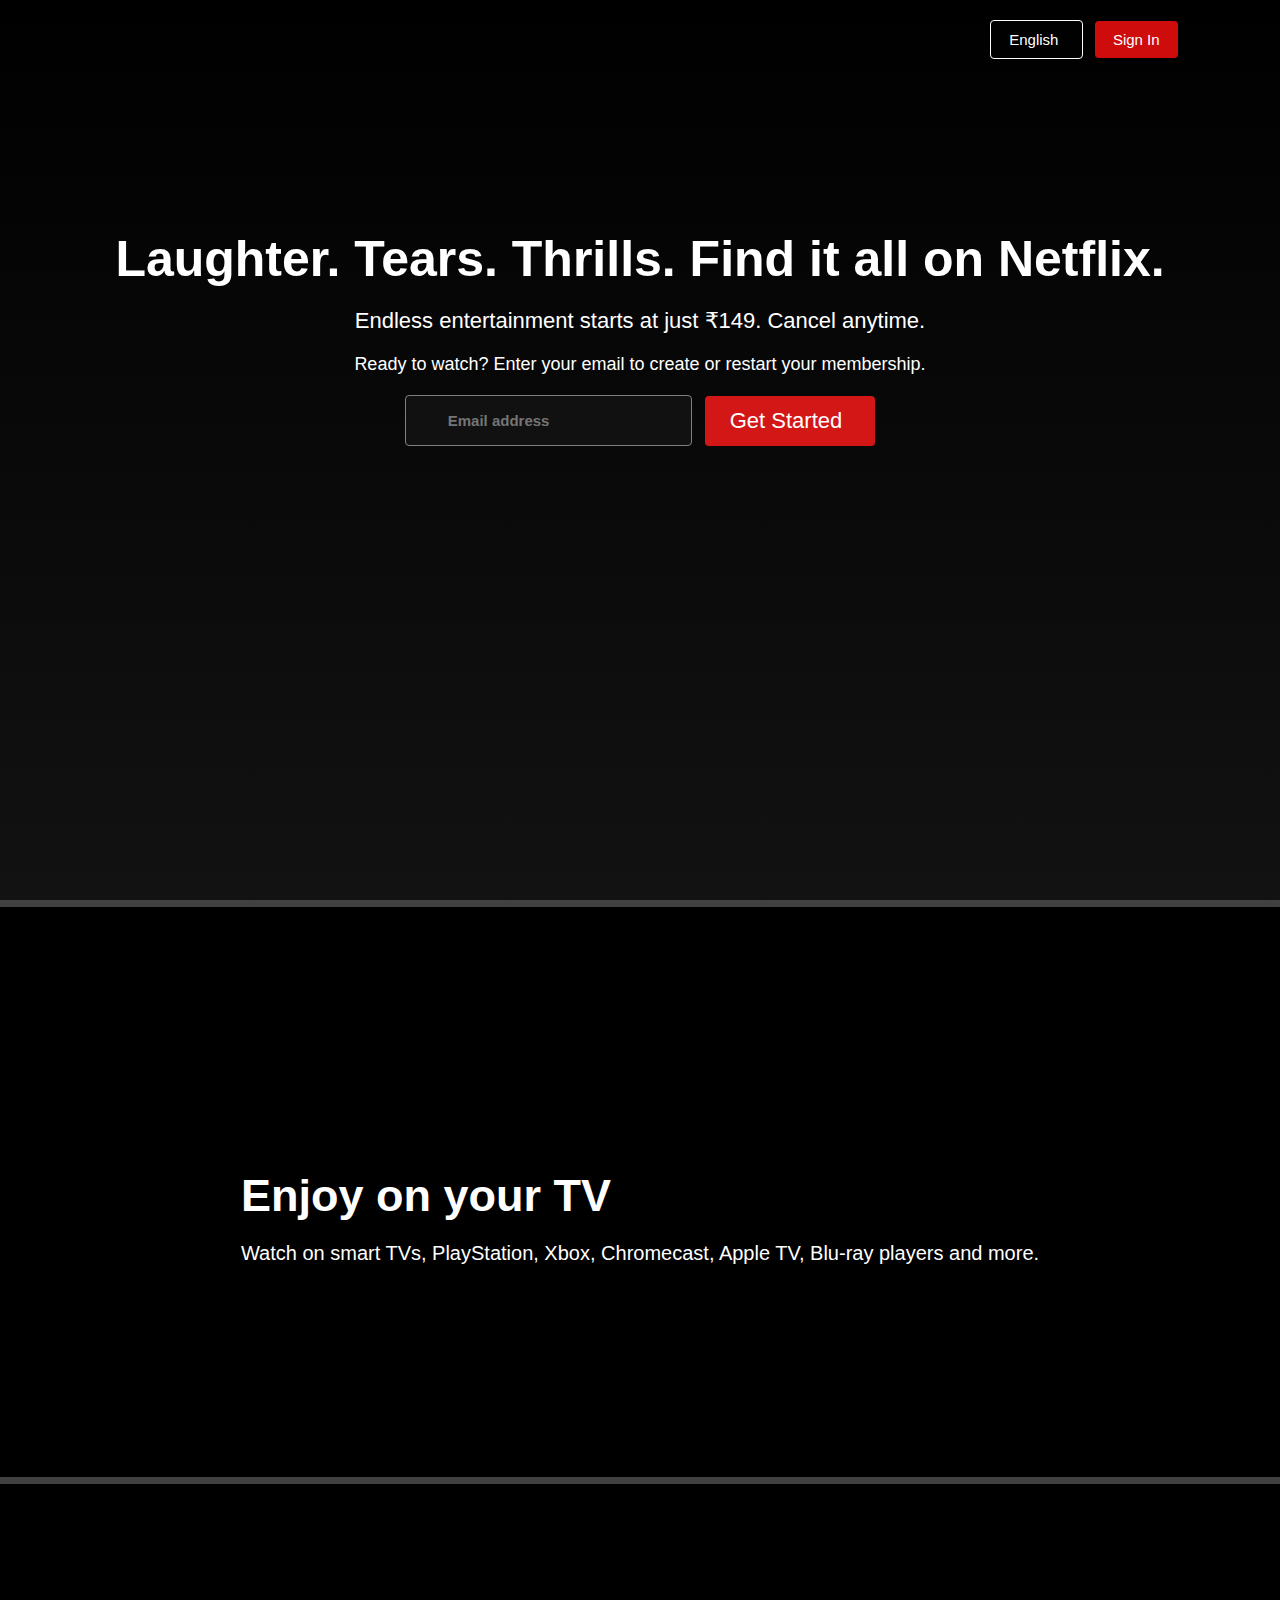
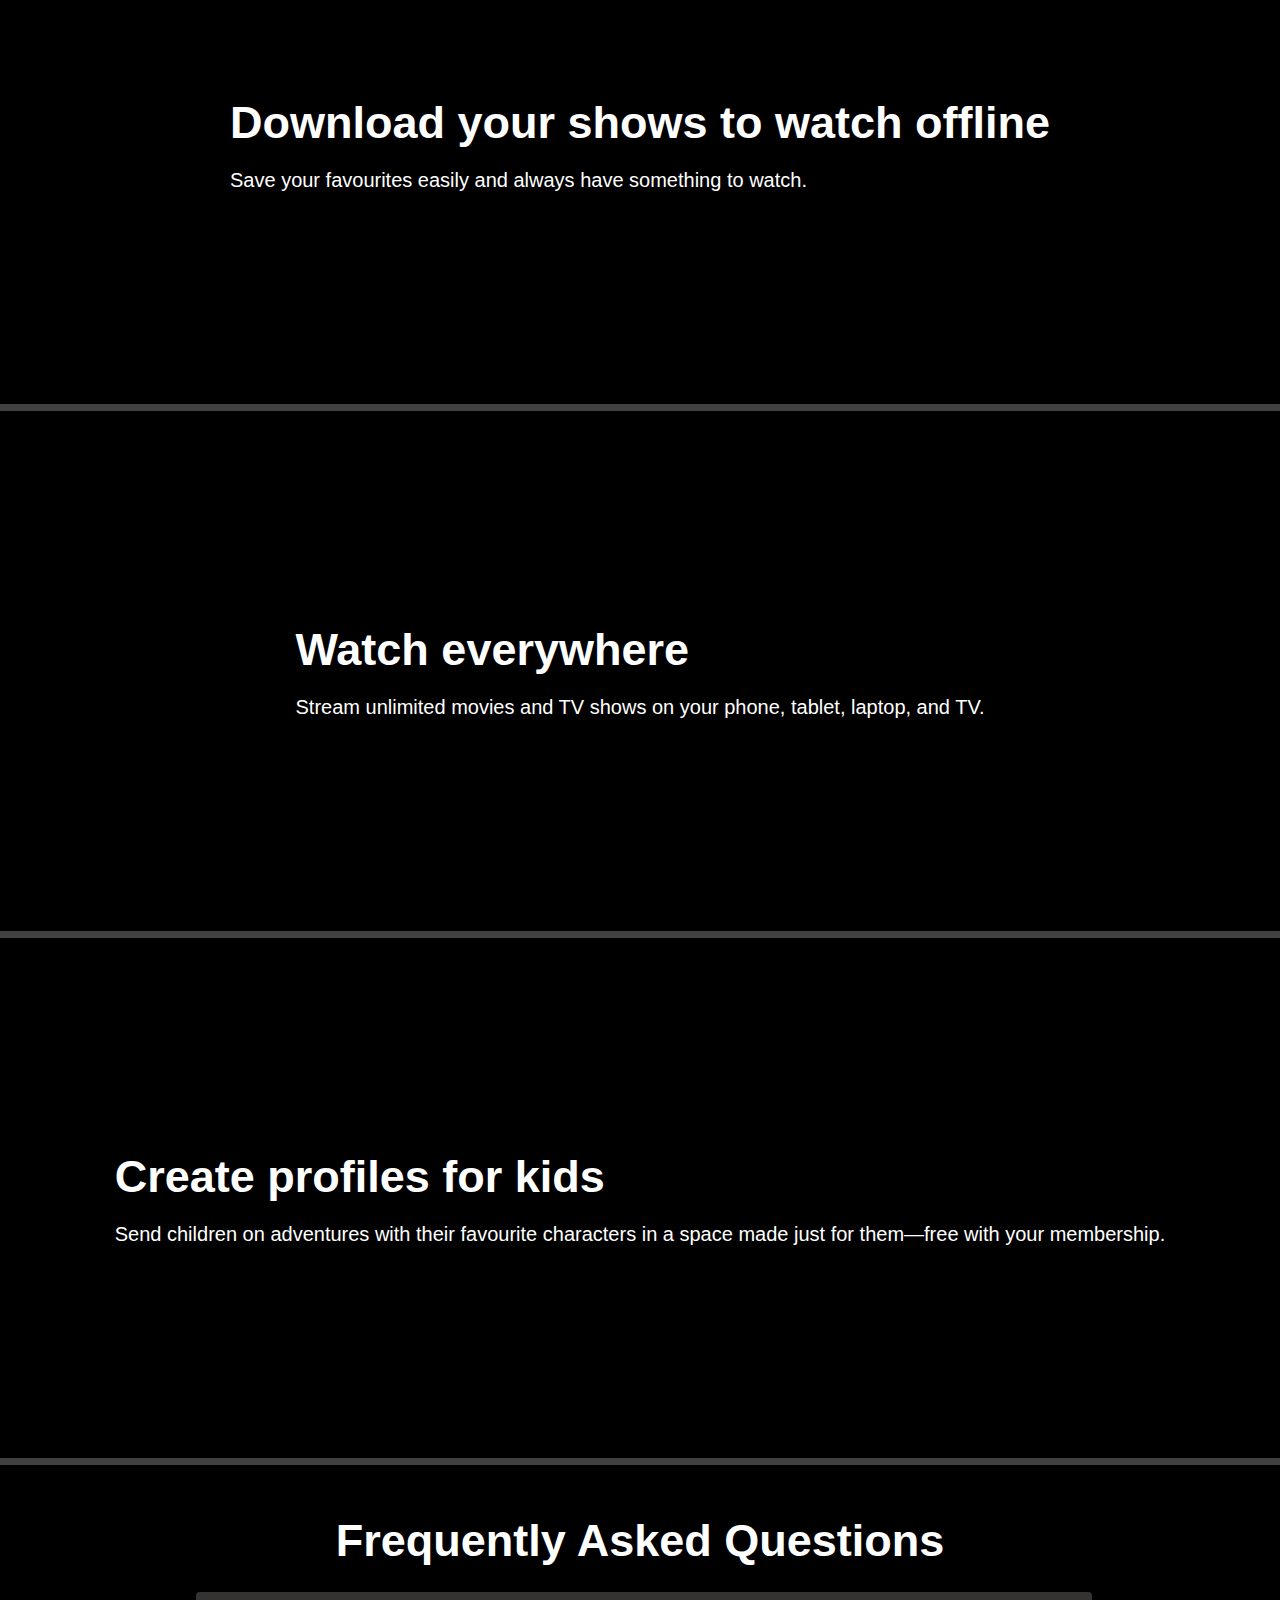
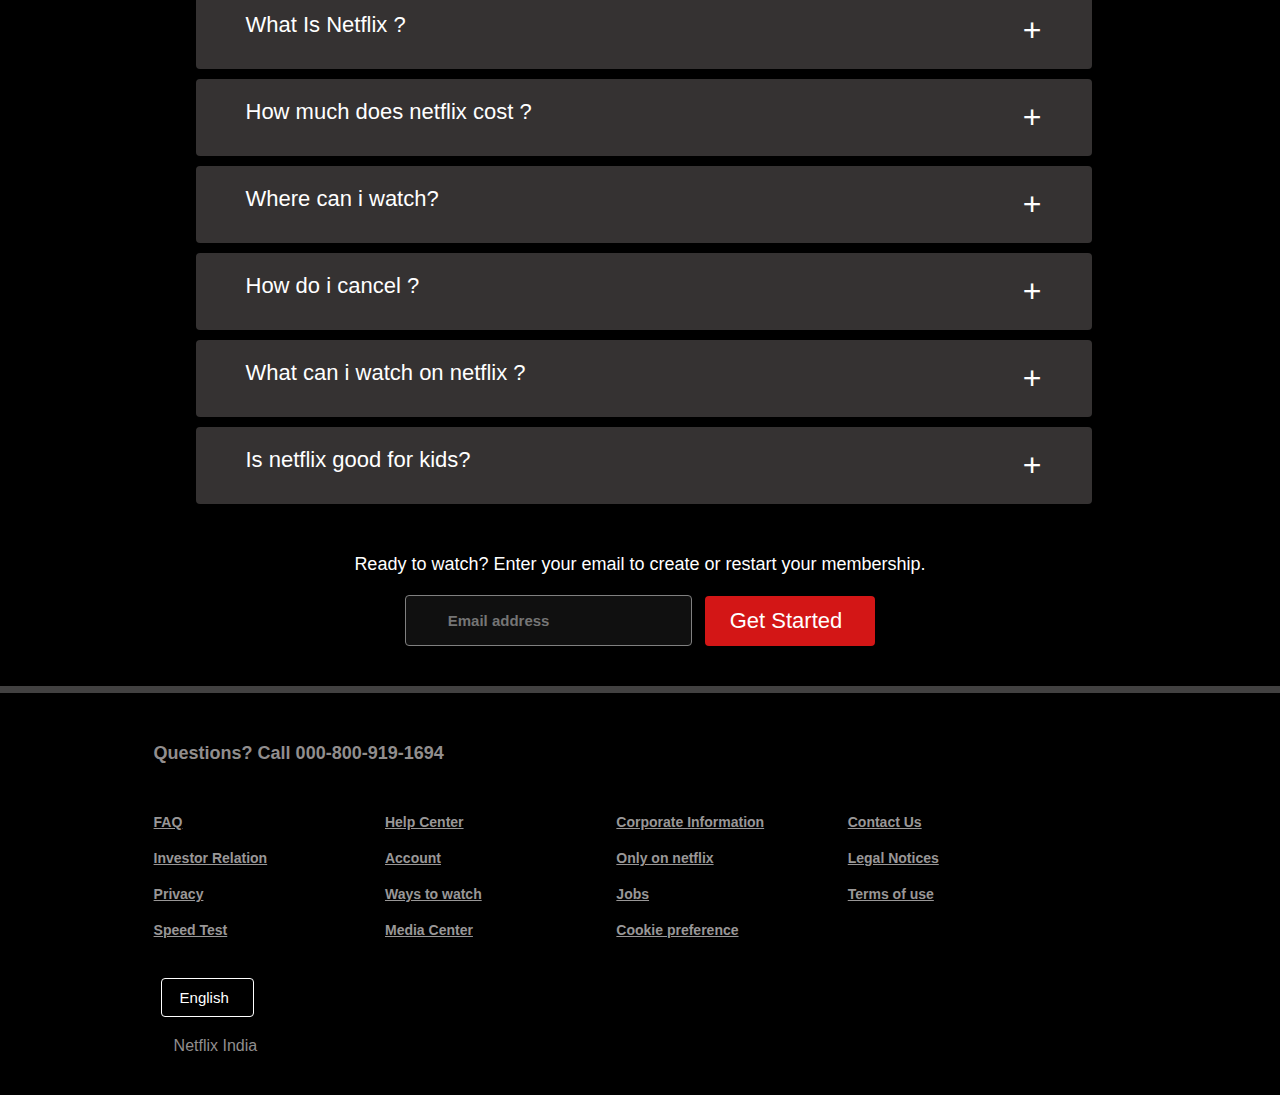
==== Netflix Website/index.html @ 5a7c2e17 "Add files via upload" ====
<!DOCTYPE html>
<html lang="en">
<head>
    <meta charset="UTF-8">
    <meta name="viewport" content="width=device-width, initial-scale=1.0">
    <link rel="stylesheet" href="style.css">

    <!-- --------Font Awesome CDN LINK------ -->
    <link rel="stylesheet" href="https://cdnjs.cloudflare.com/ajax/libs/font-awesome/6.5.1/css/all.min.css" integrity="sha512-DTOQO9RWCH3ppGqcWaEA1BIZOC6xxalwEsw9c2QQeAIftl+Vegovlnee1c9QX4TctnWMn13TZye+giMm8e2LwA==" crossorigin="anonymous" referrerpolicy="no-referrer" />

    <title>Netflix- Watch Video Everywhere</title>
</head>
<body>

    <header>
        <nav>

            <div class="logo">
                <img src="images/logo.png" alt="">
            </div>

            <div>
                <button class="lang-btn">English <i class="fa-solid fa-caret-down"></i></button>
                <button class="sign-btn">Sign In</button>
            </div>
        </nav>
        <div class="header-text">
            <h1>Laughter. Tears. Thrills. Find it all on Netflix.</h1>
            <h3>Endless entertainment starts at just ₹149. Cancel anytime.</h3>
            <p>Ready to watch? Enter your email to create or restart your membership.</p>

            <form action="#" class="email">
                <input type="email" placeholder="Email address">
                <button type="submit">Get Started <i class="fa-solid fa-angle-right"></i></button>
            </form>
        </div>
    </header>
    <hr>

    <!-- ........Body Section Start From Here........ -->

    <div class="container">
        <div class="body-section">

            <div class="text-col">
                <h2>Enjoy on your TV</h2>
                <p>Watch on smart TVs, PlayStation, Xbox, Chromecast, Apple TV, Blu-ray players and more.</p>

            </div>

            <div class="img-col">

                <img src="images/tv.png" alt="">
                <video src="https://assets.nflxext.com/ffe/siteui/acquisition/ourStory/fuji/desktop/video-tv-in-0819.m4v" autoplay loop muted></video>

            </div>

        </div>
        <hr>

        <div class="body-section second">

            

            <div class="img-col">

                <img src="images/container -2.png" alt="">
                <!-- <video src="https://assets.nflxext.com/ffe/siteui/acquisition/ourStory/fuji/desktop/video-tv-in-0819.m4v" autoplay loop muted></video> -->

            </div>

            <div class="text-col">
                <h2>Download your shows to watch offline</h2>
                <p>Save your favourites easily and always have something to watch.

                </p>

            </div>

        </div>
        <hr>

        <div class="body-section third">

            <div class="text-col">
                <h2>Watch everywhere</h2>
                <p>Stream unlimited movies and TV shows on your phone, tablet, laptop, and TV.

                </p>

            </div>

            <div class="img-col">

                <img src="images/tv.png" alt="">
                <video src="https://assets.nflxext.com/ffe/siteui/acquisition/ourStory/fuji/desktop/video-devices-in.m4v" autoplay loop muted></video>

            </div>

        </div>

        <hr>

        <div class="body-section fourth">

          

            <div class="img-col">

                <img src="images/container-4.png" alt="">
                <!-- <video src="https://assets.nflxext.com/ffe/siteui/acquisition/ourStory/fuji/desktop/video-tv-in-0819.m4v" autoplay loop muted></video> -->

            </div>

            <div class="text-col">
                <h2>Create profiles for kids</h2>
                <p>Send children on adventures with their favourite characters in a space made just for them—free with your membership.</p>

            </div>

        </div>

        <hr>
    </div>

    <!-- .........FAQ SEction........ -->

    <div class="faq">
        <h1>Frequently Asked Questions</h1>
        <div class="row">
            <button>What Is Netflix ?</button>
            <button>How much does netflix cost ?</button>
            <button>Where can i watch?</button>
            <button>How do i cancel ?</button>
            <button>What can i watch on netflix ?</button>
            <button>Is netflix good for kids?</button>

        </div>

        <div class="faq-footer">
            
               <div class="header-text">
                <p>Ready to watch? Enter your email to create or restart your membership.</p>
    
                <form action="#" class="email">
                    <input type="email" placeholder="Email address">
                    <button type="submit">Get Started <i class="fa-solid fa-angle-right"></i></button>
                </form>
            </div>
        </div>


    </div>

    <hr>

    <!-- ........Main Footer Section...... -->

    <div class="footer">
        <h2>Questions? Call 000-800-919-1694</h2>

        <div class="row">
            <div class="col">
                <a href="#">FAQ</a>
                <a href="#">Investor Relation</a>
                <a href="#">Privacy</a>
                <a href="#">Speed Test</a>
            </div>
            <div class="col">
                <a href="#">Help Center</a>
                <a href="#">Account</a>
                <a href="#">Ways to watch</a>
                <a href="#">Media Center</a>
            </div>
            <div class="col">
                <a href="#">Corporate Information</a>
                <a href="#">Only on netflix</a>
                <a href="#">Jobs</a>
                <a href="#">Cookie preference</a>
            </div>
            <div class="col">
                <a href="#">Contact Us</a>
                <a href="#">Legal Notices</a>
                <a href="#">Terms of use</a>
                
            </div>
        </div>

        <button class="lang-btn">English <i class="fa-solid fa-caret-down"></i></button>
        <p>Netflix India</p>
    </div>


    
</body>
</html>
---- Netflix Website/style.css ----
*{
    margin: 0;
    padding: 0;
    box-sizing: border-box;
    font-family: sans-serif;
}

body{
    width: 100%;
    height: 100%;
    background: #000;
    color: #fff;
}

header{
    width: 100%;
    height: 100vh;
    background: linear-gradient(to top, rgba(36, 36, 36, 0.5), #000), url(images/cover.jpg);
    position: relative;
    padding: 10px 8%;
    background-position: center;
    background-repeat: no-repeat;
    background-size: cover;
}

nav{
    display: flex;
    align-items: center;
    justify-content: space-between;
    padding: 10px 0;
}

nav .logo{
    width: 160px;
    height: auto;
    cursor: pointer;
}

nav .logo img{
    width: 100%;
}

 button{
    border: 0;
    outline: none;
    background: rgb(206, 12, 12);
    color: #fff;
    padding: 10px 18px;
    font-size: 15px;
    font-weight: 500;
    border-radius: 4px;
    margin-left: 7px;
    cursor: pointer;
}

 .lang-btn{
    background: transparent;
    border: 1px solid #fff;
    
}

 .lang-btn i{
    margin-left: 6px;
}

/* .........Header Section Text-------- */

.header-text{
    display: grid;
    place-items: center;
    text-align: center;
    margin-top: 15%;

}

.header-text h1{
    font-size: 50px;
    line-height: 58px;
    font-weight: 800;
}

.header-text h3{
    font-size: 22px;
    font-weight: 400;
    margin: 20px 0;
}

.header-text p{
    font-size: 18px;
    margin-bottom: 20px;
}

.header-text .email{
    display: flex;
    gap: 6px;
    border: 0;
    outline: 0;
    align-items: center;
    margin: auto;
}

.email input{
    padding: 16px 42px;
    outline: none;
    border: 1px solid grey;
    border-radius: 4px;
    background: rgba(20, 20, 20, 0.8);
    font-size: 15px;
    font-weight: 600;
    color: #fff;
   
   
}
.email button{
    background: rgb(211, 22, 22);
    padding: 12px 25px;
    border: 0;
    outline: none;
    border-radius: 4px;
    font-size: 22px;
    color: #fff;
    
}

.email button i{
    margin-left: 8px;
}

hr{
    background: rgb(66, 65, 65);
    width: 100%;
    height: 7px;
    border: 0;
    outline: 0;
    
}

/* --------Body Section CSS Code......... */

.container{
    width: 100%;
    padding: 50px 0;
}

.body-section{
    display: flex;
    align-items: center;
    justify-content: center;
    width: 85%;
    margin: auto;
    height: 520px;
}


.text-col h2{
    font-size: 45px;
    margin-bottom: 20px;
    font-weight: 800;
}

.text-col p{
    font-size: 20px;
}

.img-col{
    position: relative;
}

.img-col img{
    width: 500px;
    position: relative;
    z-index: 10;
}

.img-col video{
    position: absolute;
    width: 400px;
    top: 52px;
    right: 70px;
}

/* .......FAQ Section CSS.......... */

.faq{
    width: 100%;

}

.faq h1{
    text-align: center;
    font-size: 45px;
    margin-bottom: 25px;
}

.faq .row{
    display: flex;
    align-items: center;
    justify-content: center;
    flex-direction: column;

}

.faq .row button{
    padding: 20px 50px;
    width: 70%;
    font-size: 22px;
    font-weight: 500;
    background: #353232;
    color: #fff;
    text-align: left;
    border: 0;
    outline: 0;
    margin-bottom: 10px;
}
.faq .row button:hover{
    background: #5a5757;
}

.faq .row button::after{
    content: '+';
    float: right;
    font-size: 32px;
}

.faq-footer .header-text{
    margin-top: 40px;
    margin-bottom: 40px;
}

/* ...........Main Footer CSS......... */

.footer{
    width: 100%;
    padding: 50px 12% 20px;
}

.footer .row{
    width: 90%;
    display: grid;
    grid-template-columns: repeat(4, 1fr);
    gap: 50px;
    padding: 20px 0;
}

.footer .row .col a{
    display: block;
    color: #999797;
    text-decoration: underline;
    margin-bottom: 20px;
    font-size: 14px;
    font-weight: 550;
}

.footer h2{
    font-size: 18px;
    color: #918e8e;
    margin-bottom: 30px;
}

.footer p{
    color: #918e8e;
    margin: 20px;
}


/* ...........Media query for small Screen------ */

@media only screen and (max-width:900px) and (min-width:300px){
    header{
        width: 100%;
        height: auto;
    }
   
    nav .logo{
        width: 100px;
    }

    button{
        padding: 6px 15px;
        font-size: 12px;
    }

    .header-text{
        margin-top: 12%;
    }

    .header-text h3, .header-text p{
        font-size: 18px;
    }

    .email button{
        font-size: 16px;
    }
    .email input{
        width: 100%;
    }

    .header-text .email{
       flex-direction: column;
    }

    .header-text h1{
        font-size: 40px;
    }

    .body-section{
       flex-direction: column;
       height: auto;
       padding: 40px 0;
       text-align: center;
    }
    .second, .fourth{
        flex-direction: column-reverse;
    }

    .body-section .text-col h2{
        font-size: 32px;
        margin-bottom: 10px;
    }

    .faq h1{
        font-size: 32px;
    }

    .faq .row button{
        
        width: 90%;
        font-size: 20px;
        
    }

    .faq-footer{
        width: 80%;
        margin: auto;
    }

    .footer .row{
        grid-template-columns: repeat(2, 1fr);
    }
}
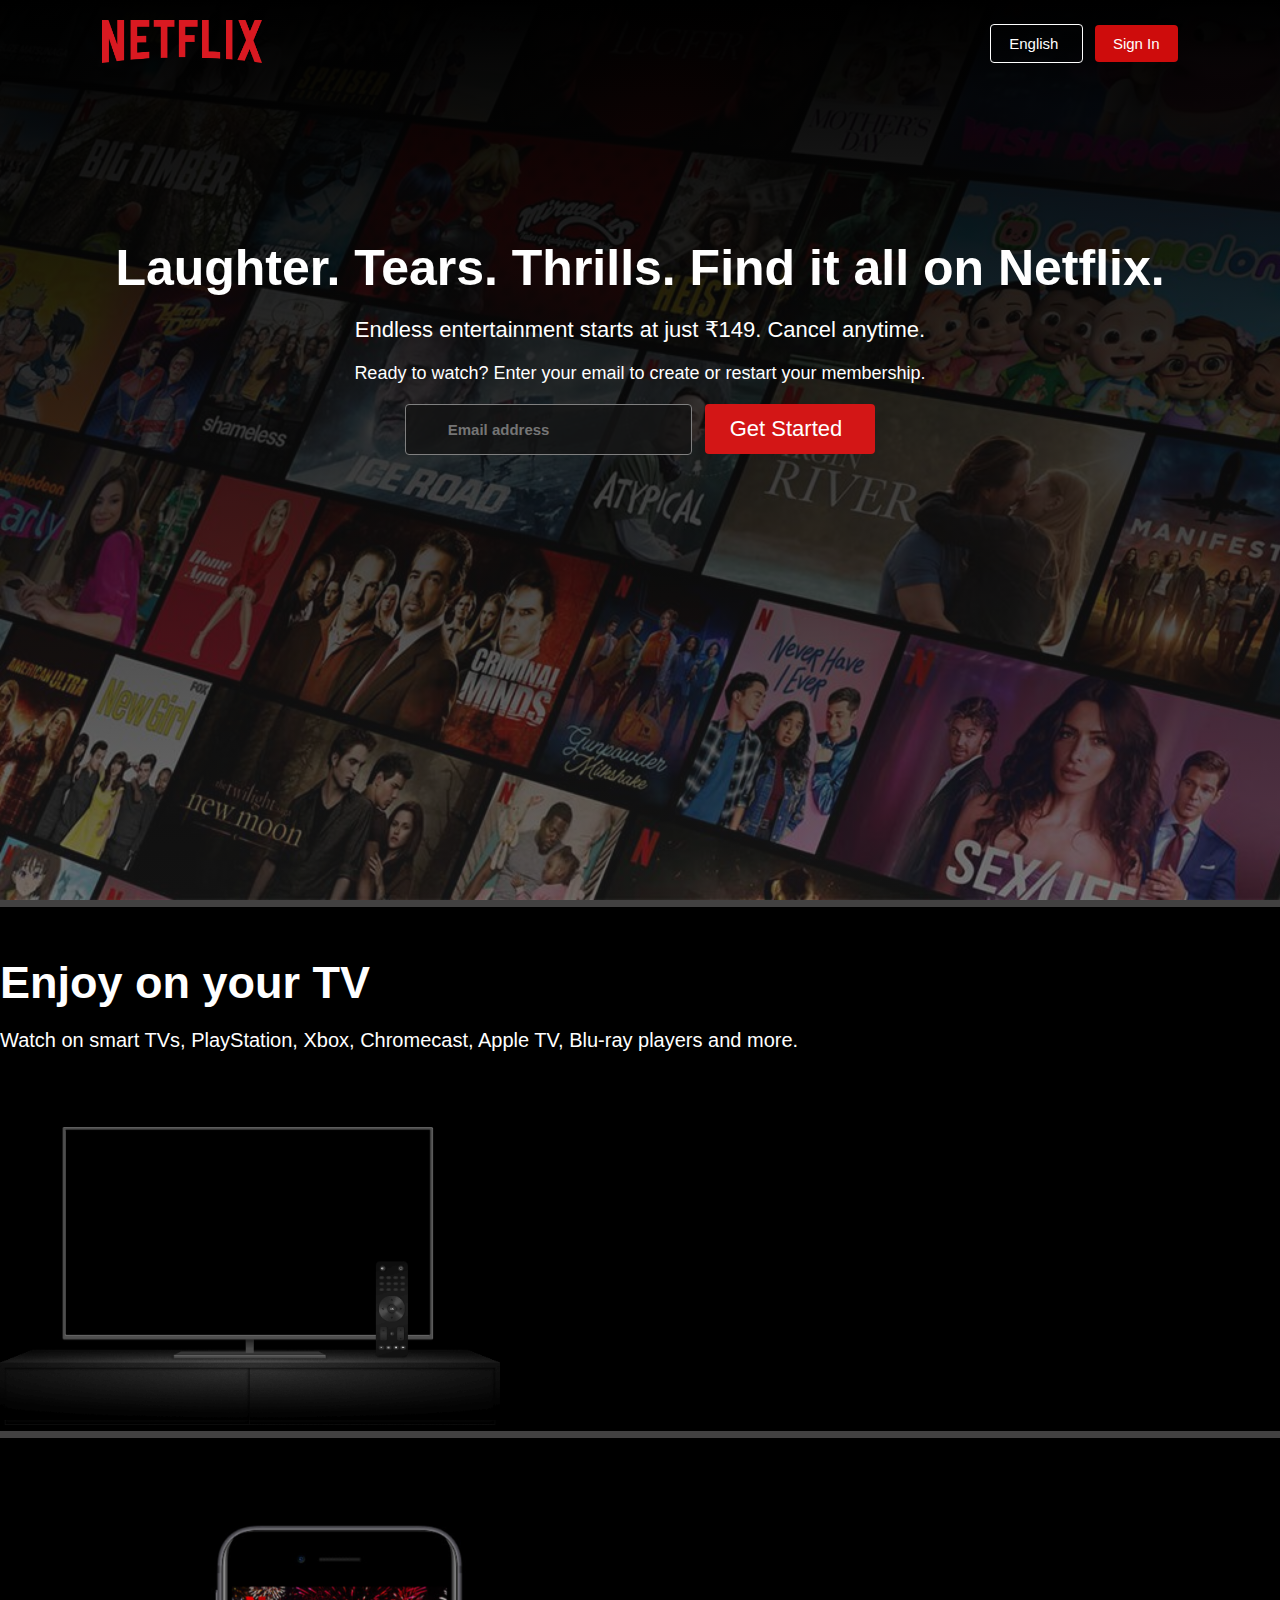
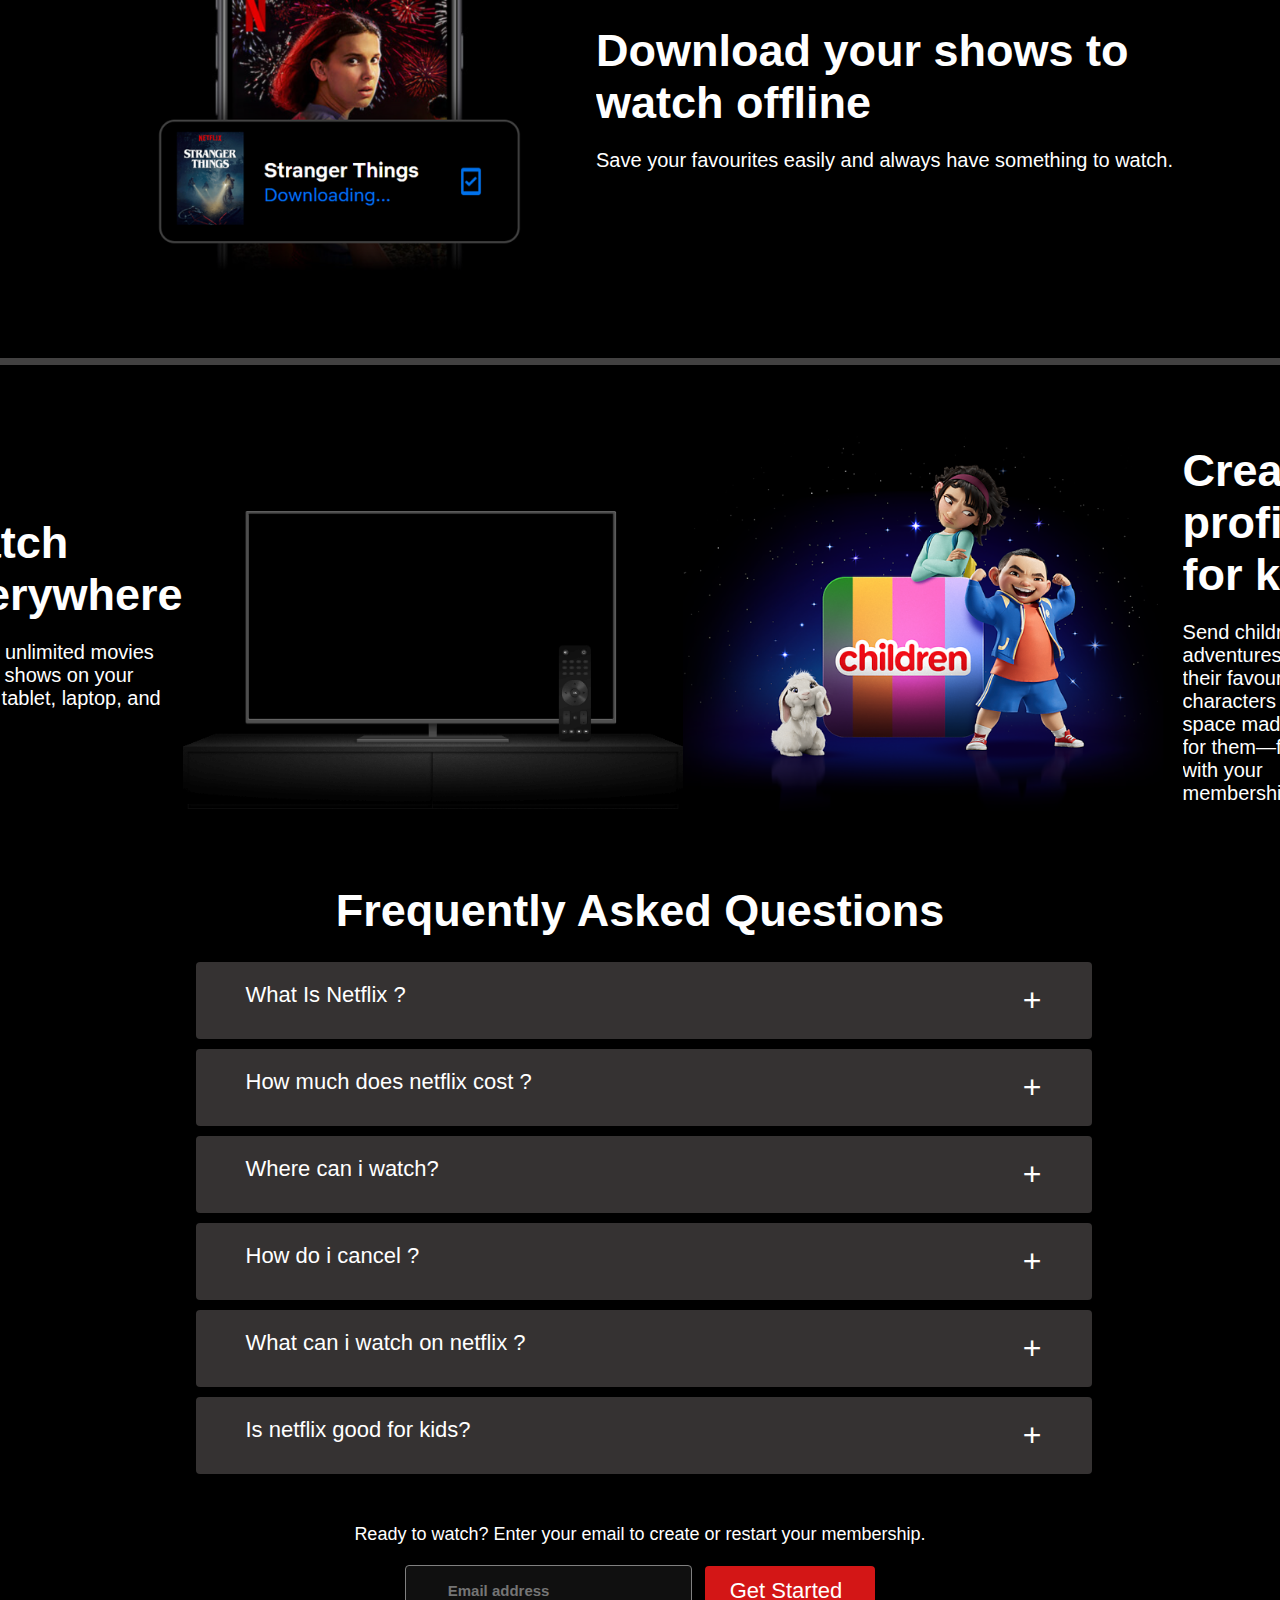
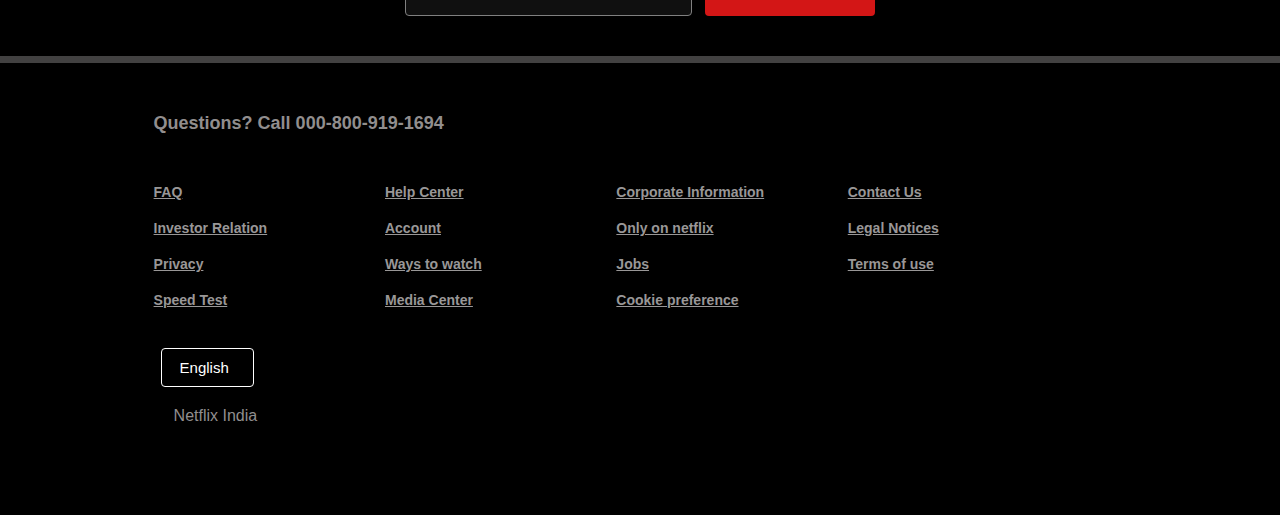
==== commit 3969bdd2: "Update index.html" ====
--- a/Netflix Website/index.html
+++ b/Netflix Website/index.html
@@ -40,7 +40,7 @@
     <!-- ........Body Section Start From Here........ -->
 
     <div class="container">
-        <div class="body-section">
+        <div class="body-secton">
 
             <div class="text-col">
                 <h2>Enjoy on your TV</h2>
@@ -97,7 +97,7 @@
 
             </div>
 
-        </div>
+      
 
         <hr>
 
@@ -193,4 +193,4 @@
 
     
 </body>
-</html>+</html>
